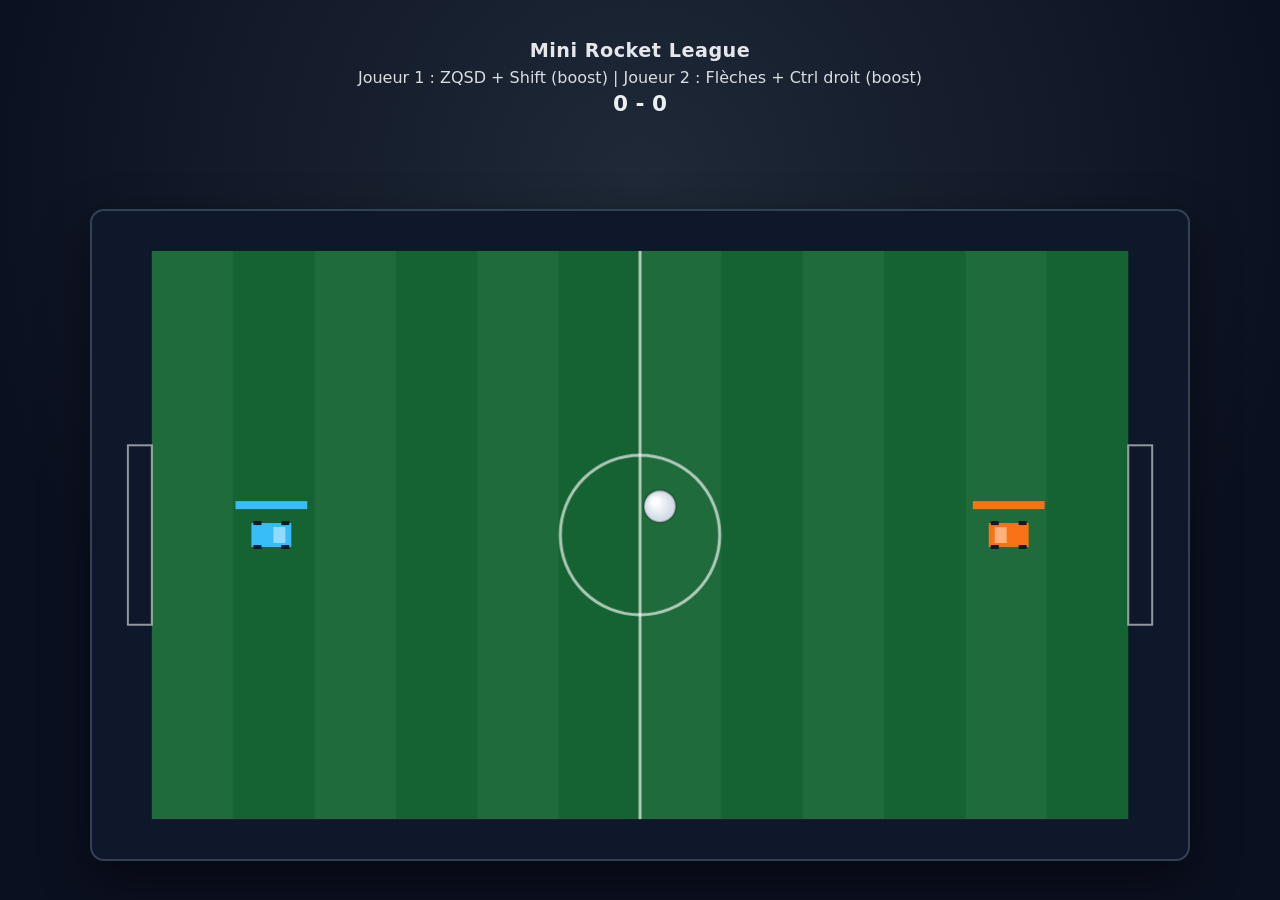
==== index.html @ b12d0013 "Add files via upload" ====
<!doctype html>
<html lang="fr">
<head>
  <meta charset="UTF-8" />
  <meta name="viewport" content="width=device-width,initial-scale=1.0" />
  <title>Mini Rocket League Web</title>
  <link rel="stylesheet" href="style.css" />
</head>
<body>
  <div class="ui">
    <h1>Mini Rocket League</h1>
    <p>
      Joueur 1 : ZQSD + Shift (boost) |
      Joueur 2 : Flèches + Ctrl droit (boost)
    </p>
    <p id="score">0 - 0</p>
  </div>

  <canvas id="game" width="1100" height="650"></canvas>

  <script src="script.js"></script>
</body>
</html>
---- style.css ----
* {
  box-sizing: border-box;
}

body {
  margin: 0;
  min-height: 100vh;
  display: grid;
  place-items: center;
  background: radial-gradient(circle at 50% 20%, #1f2937, #0b1020 70%);
  color: #e5e7eb;
  font-family: Inter, system-ui, -apple-system, Segoe UI, Roboto, sans-serif;
}

.ui {
  text-align: center;
  margin-bottom: 10px;
}

.ui h1 {
  margin: 0 0 6px;
  font-size: 1.2rem;
  letter-spacing: 0.5px;
}

.ui p {
  margin: 4px 0;
  opacity: 0.95;
}

#score {
  font-weight: 700;
  font-size: 1.35rem;
  color: #f8fafc;
}

#game {
  width: min(95vw, 1100px);
  height: auto;
  border-radius: 14px;
  border: 2px solid #334155;
  box-shadow: 0 18px 50px rgba(0, 0, 0, 0.45);
  background: #0f172a;
}
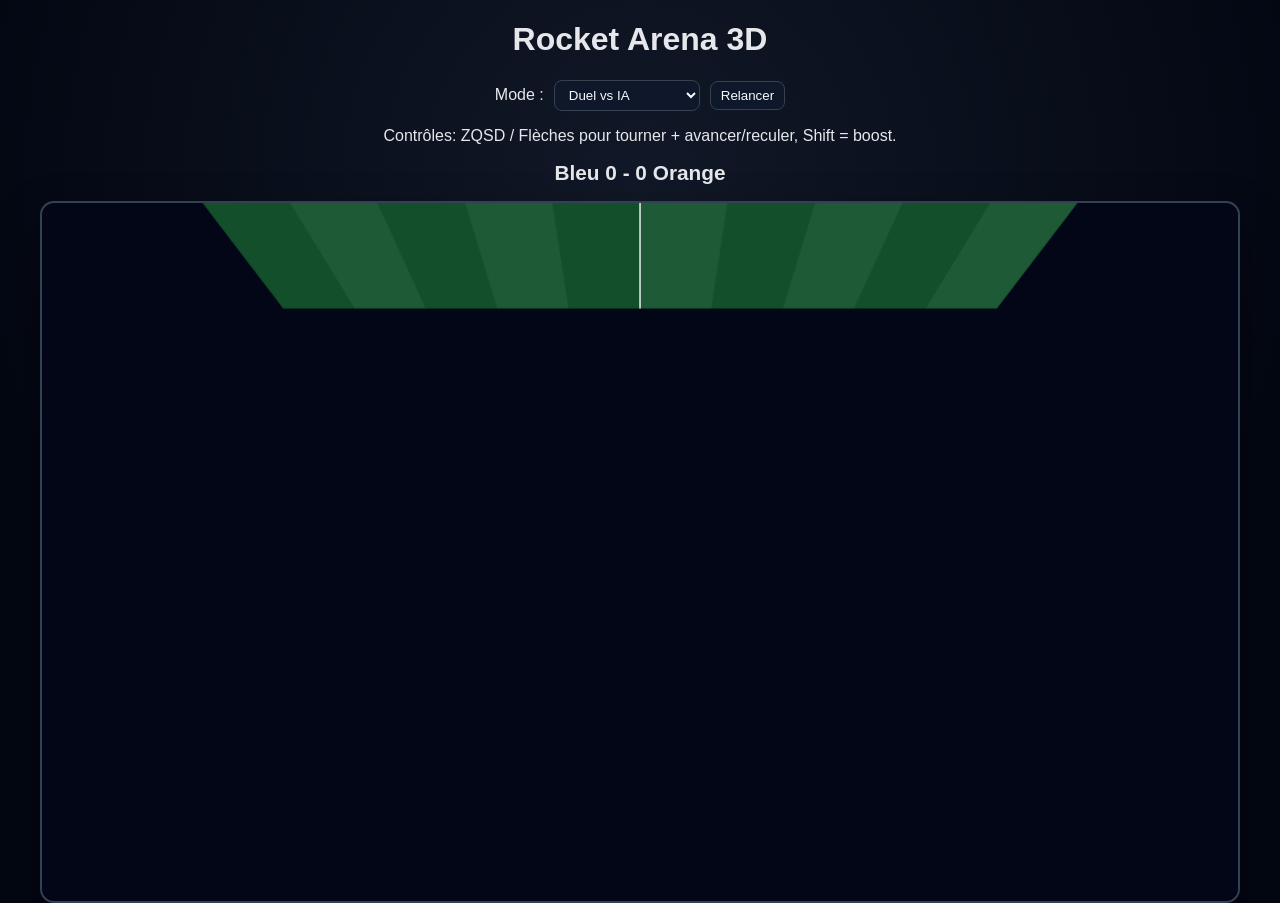
==== commit c510f765: "feat: add 3D-style rocket arena with modes and AI opponent" ====
--- a/index.html
+++ b/index.html
@@ -3,21 +3,26 @@
 <head>
   <meta charset="UTF-8" />
   <meta name="viewport" content="width=device-width,initial-scale=1.0" />
-  <title>Mini Rocket League Web</title>
+  <title>Rocket 3D Web</title>
   <link rel="stylesheet" href="style.css" />
 </head>
 <body>
   <div class="ui">
-    <h1>Mini Rocket League</h1>
-    <p>
-      Joueur 1 : ZQSD + Shift (boost) |
-      Joueur 2 : Flèches + Ctrl droit (boost)
-    </p>
-    <p id="score">0 - 0</p>
+    <h1>Rocket Arena 3D</h1>
+    <div class="row">
+      <label for="mode">Mode :</label>
+      <select id="mode">
+        <option value="duel">Duel vs IA</option>
+        <option value="time">Time Attack (60s)</option>
+        <option value="chaos">Chaos Ball</option>
+      </select>
+      <button id="restart">Relancer</button>
+    </div>
+    <p>Contrôles: ZQSD / Flèches pour tourner + avancer/reculer, Shift = boost.</p>
+    <p id="score">Bleu 0 - 0 Orange</p>
+    <p id="timer"></p>
   </div>
-
-  <canvas id="game" width="1100" height="650"></canvas>
-
+  <canvas id="game" width="1200" height="700"></canvas>
   <script src="script.js"></script>
 </body>
-</html>+</html>
--- a/style.css
+++ b/style.css
@@ -1,44 +1,23 @@
-* {
-  box-sizing: border-box;
-}
-
-body {
-  margin: 0;
-  min-height: 100vh;
-  display: grid;
-  place-items: center;
-  background: radial-gradient(circle at 50% 20%, #1f2937, #0b1020 70%);
-  color: #e5e7eb;
-  font-family: Inter, system-ui, -apple-system, Segoe UI, Roboto, sans-serif;
-}
-
-.ui {
-  text-align: center;
-  margin-bottom: 10px;
-}
-
-.ui h1 {
-  margin: 0 0 6px;
-  font-size: 1.2rem;
-  letter-spacing: 0.5px;
-}
-
-.ui p {
-  margin: 4px 0;
-  opacity: 0.95;
-}
-
-#score {
-  font-weight: 700;
-  font-size: 1.35rem;
-  color: #f8fafc;
-}
-
-#game {
-  width: min(95vw, 1100px);
-  height: auto;
-  border-radius: 14px;
-  border: 2px solid #334155;
-  box-shadow: 0 18px 50px rgba(0, 0, 0, 0.45);
-  background: #0f172a;
-}+* { box-sizing: border-box; }
+body {
+  margin: 0;
+  background: radial-gradient(circle at 50% 20%, #111827, #030712 70%);
+  color: #e5e7eb;
+  font-family: Inter, Arial, sans-serif;
+  display: grid;
+  place-items: center;
+  min-height: 100vh;
+}
+.ui { text-align: center; margin-bottom: 10px; }
+.row { display: flex; justify-content: center; gap: 10px; align-items: center; margin: 8px 0; }
+#mode, button { padding: 6px 10px; border-radius: 8px; border: 1px solid #374151; background: #0f172a; color: #f8fafc; }
+#score { font-size: 1.3rem; font-weight: 700; margin: 6px 0; }
+#timer { margin: 0; color: #93c5fd; }
+#game {
+  width: min(96vw, 1200px);
+  height: auto;
+  border: 2px solid #334155;
+  border-radius: 14px;
+  box-shadow: 0 20px 45px rgba(0,0,0,.45);
+  background: #020617;
+}
